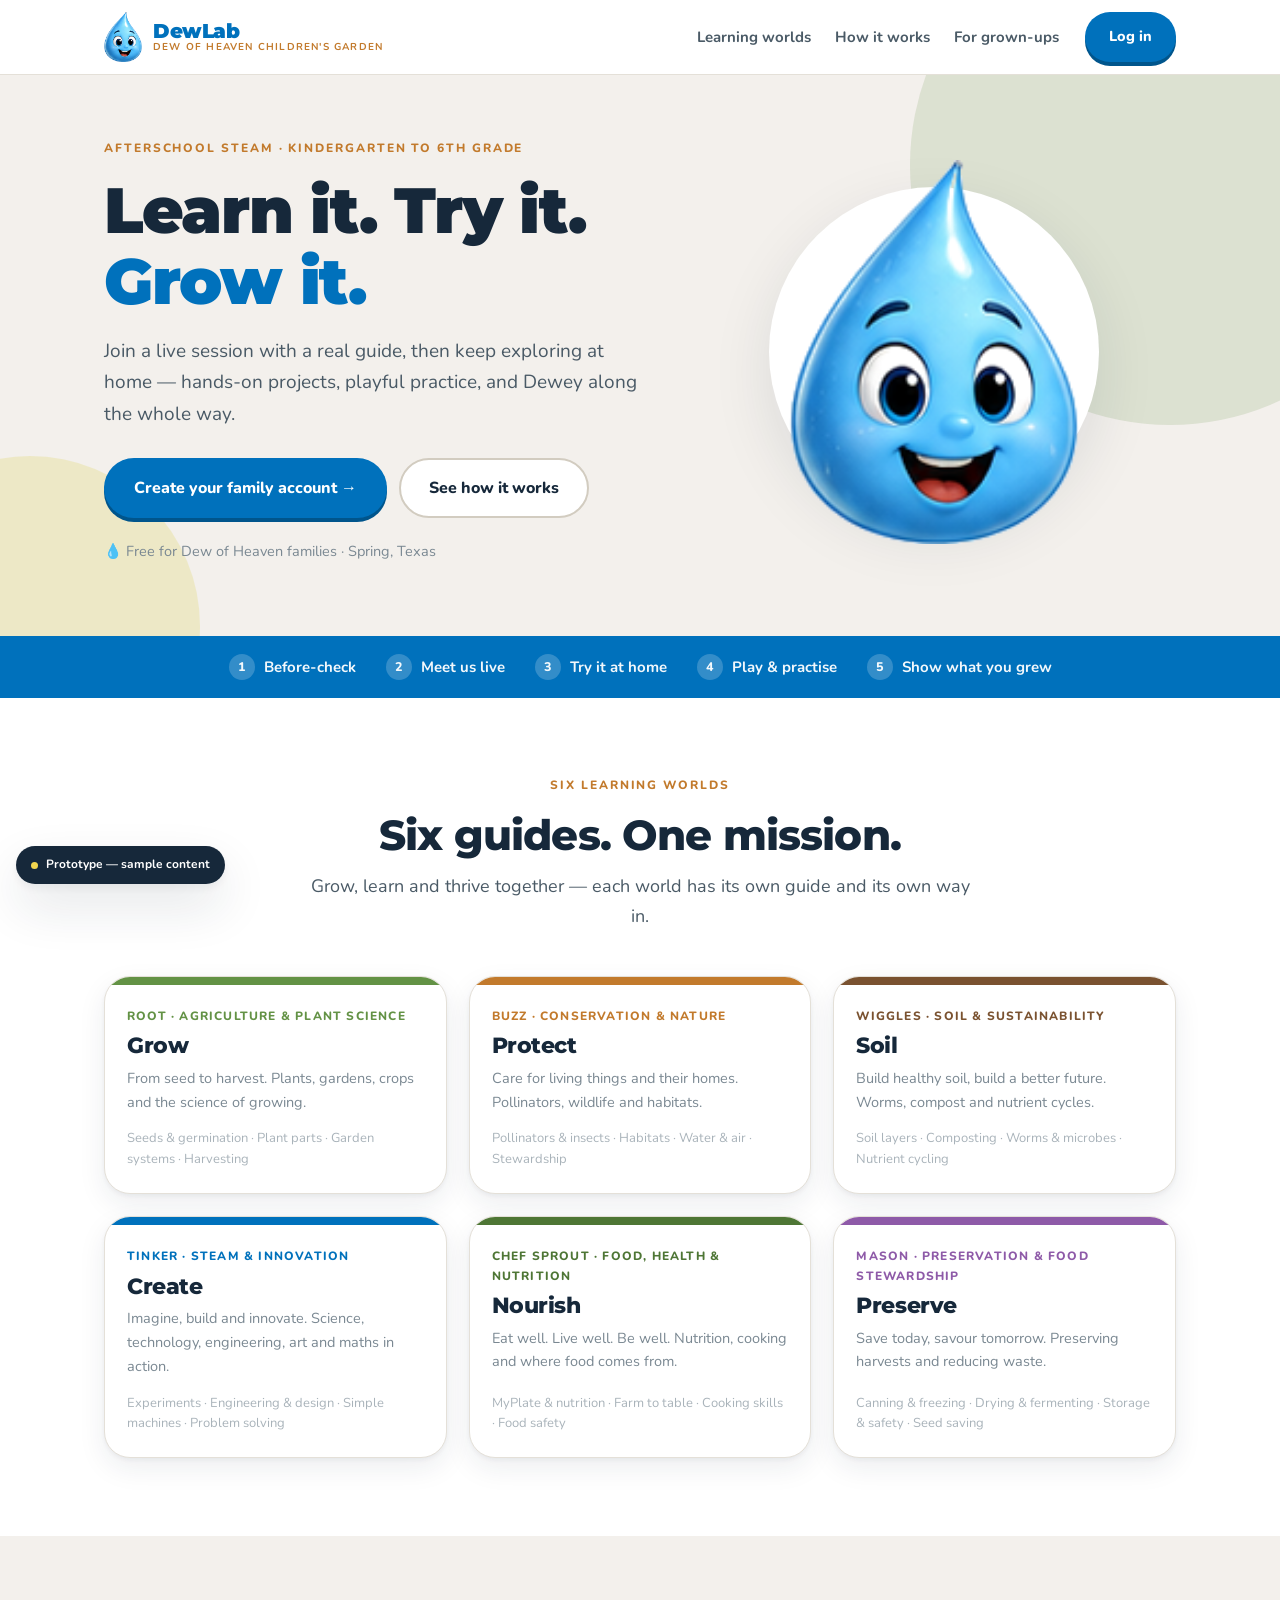
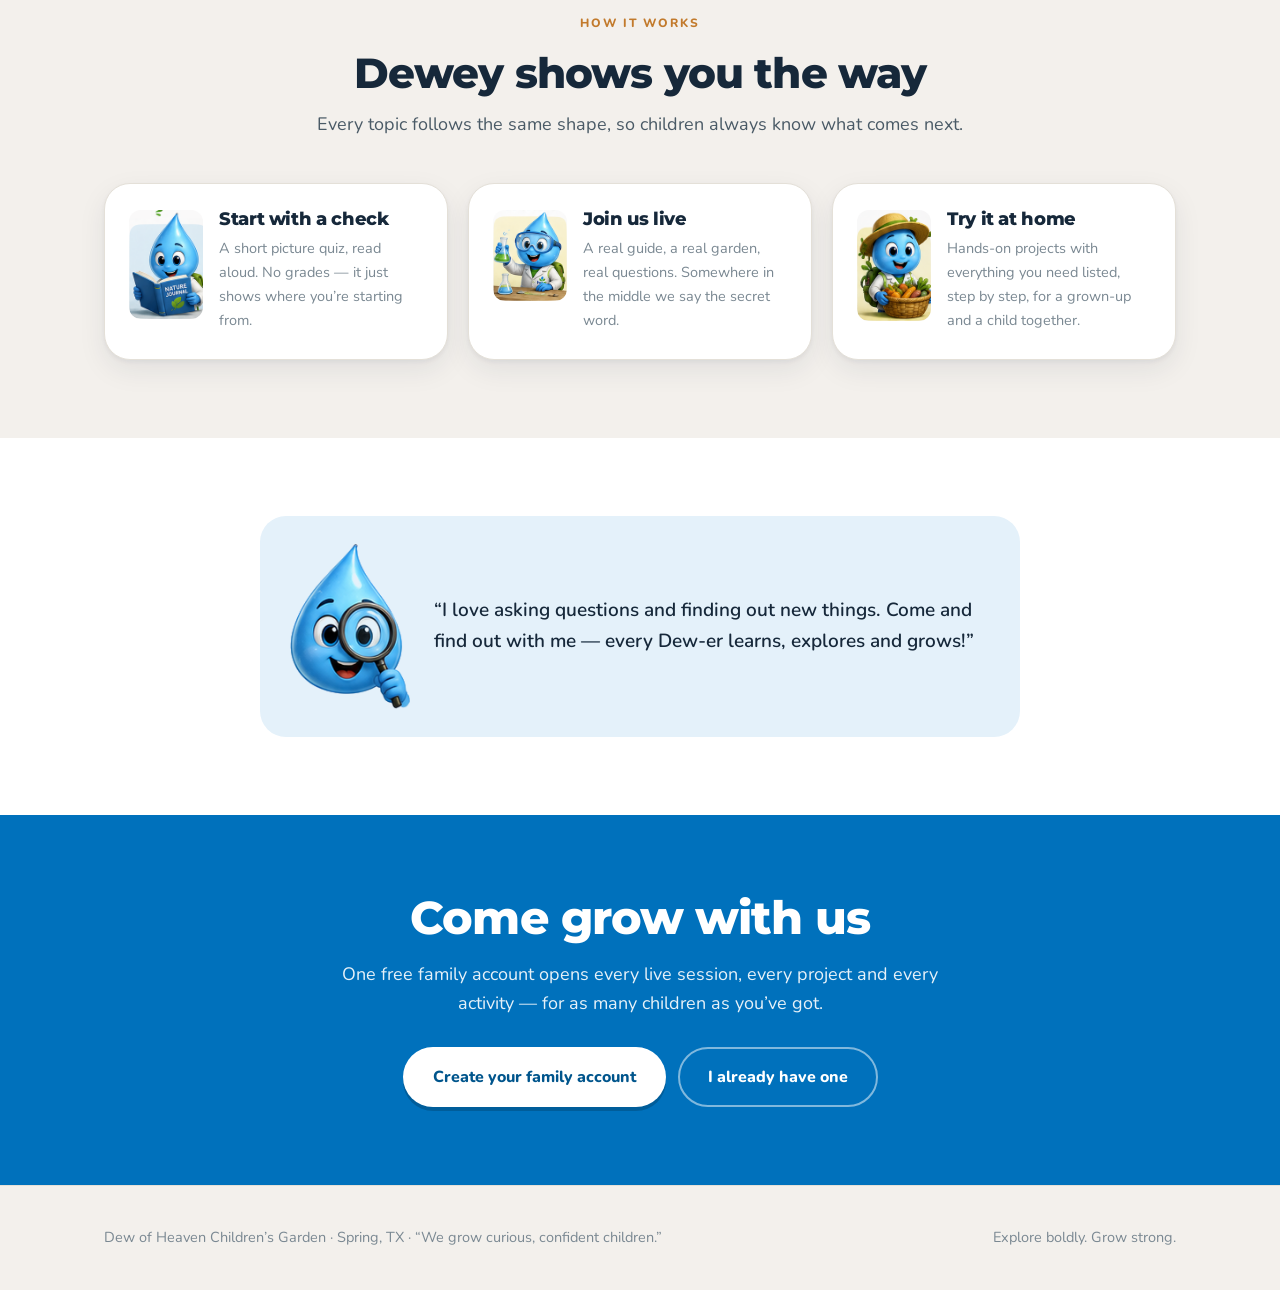
==== dewlab/index.html @ fd3907e6 "Add the DewLab home page First page of the rebrand, built on DHCG's own palette and Dewey's artwork " ====
<!doctype html>
<html lang="en">
<head>
<meta charset="utf-8">
<meta name="viewport" content="width=device-width,initial-scale=1">
<title>DewLab — Dew of Heaven Children's Garden</title>
<meta name="description" content="Afterschool STEAM learning for children. Live sessions with real guides, hands-on projects, and playful practice — with Dewey.">
<link rel="icon" type="image/png" href="img/dewey-happy.png">
<link rel="preconnect" href="https://fonts.googleapis.com">
<link rel="preconnect" href="https://fonts.gstatic.com" crossorigin>
<link href="https://fonts.googleapis.com/css2?family=Montserrat:wght@600;700;800;900&family=Nunito:wght@400;600;700;800&display=swap" rel="stylesheet">
<link rel="stylesheet" href="brand.css">
<style>
*{box-sizing:border-box}
html{scroll-behavior:smooth}
body{margin:0;background:var(--paper);color:var(--body);font-family:var(--sans);font-size:17px;line-height:1.65;-webkit-font-smoothing:antialiased;overflow-x:hidden}
h1,h2,h3,h4{font-family:var(--display);color:var(--ink);margin:0;line-height:1.1;letter-spacing:-.02em;font-weight:800}
p{margin:0}a{color:inherit}img{max-width:100%;display:block}
.wrap{max-width:1120px;margin:0 auto;padding:0 24px}
.btn{display:inline-flex;align-items:center;justify-content:center;gap:9px;font-family:var(--sans);font-size:16px;font-weight:800;padding:15px 28px;border-radius:999px;border:2px solid transparent;text-decoration:none;cursor:pointer;white-space:nowrap;transition:transform .16s ease,background .16s ease,border-color .16s ease}
.btn:hover{transform:translateY(-2px)}
.btn:focus-visible{outline:3px solid var(--tan);outline-offset:3px}
.btn-primary{background:var(--blue);color:#fff;box-shadow:0 4px 0 var(--blue-d)}
.btn-primary:hover{background:var(--blue-d)}
.btn-ghost{background:#fff;color:var(--ink);border-color:var(--line-d)}
.btn-ghost:hover{border-color:var(--blue);color:var(--blue-d)}

/* ---------- nav ---------- */
.nav{position:sticky;top:0;z-index:50;background:rgba(255,255,255,.94);backdrop-filter:blur(12px);border-bottom:1px solid var(--line)}
.nav-in{max-width:1120px;margin:0 auto;padding:12px 24px;display:flex;align-items:center;gap:26px}
.brand{display:flex;align-items:center;gap:11px;text-decoration:none;margin-right:auto}
.brand img{width:38px;height:auto}
.brand b{font-family:var(--display);font-weight:900;font-size:20px;color:var(--blue);letter-spacing:-.02em;line-height:1.05}
.brand b span{display:block;font-family:var(--sans);font-size:10px;font-weight:700;letter-spacing:.12em;text-transform:uppercase;color:var(--tan)}
.nav-links{display:flex;gap:24px}
.nav-links a{font-size:15px;font-weight:700;color:var(--body);text-decoration:none}
.nav-links a:hover{color:var(--blue)}
.nav .btn{padding:11px 22px;font-size:14.5px}
@media(max-width:880px){.nav-links{display:none}}

/* ---------- hero ---------- */
.hero{background:var(--beige);position:relative;overflow:hidden;padding:64px 0 72px}
.hero::before{content:'';position:absolute;width:520px;height:520px;border-radius:50%;background:var(--green);opacity:.16;right:-150px;top:-170px}
.hero::after{content:'';position:absolute;width:340px;height:340px;border-radius:50%;background:var(--yellow);opacity:.5;left:-140px;bottom:-160px}
.hero-grid{display:grid;grid-template-columns:1.06fr .94fr;gap:44px;align-items:center;position:relative;z-index:2}
.eyebrow{font-size:12px;font-weight:800;letter-spacing:.16em;text-transform:uppercase;color:var(--tan);margin-bottom:16px}
.hero h1{font-size:clamp(38px,5.4vw,64px);font-weight:900;margin-bottom:20px}
.hero h1 em{font-style:normal;color:var(--blue)}
.hero-sub{font-size:19px;max-width:31em;margin-bottom:28px}
.hero-cta{display:flex;gap:12px;flex-wrap:wrap;margin-bottom:22px}
.hero-note{font-size:14.5px;color:var(--muted);display:flex;align-items:center;gap:8px}
.hero-art{position:relative;display:grid;place-items:center}
.hero-art .ring{position:absolute;width:330px;height:330px;border-radius:50%;background:#fff;box-shadow:0 20px 60px rgba(22,40,58,.10)}
.hero-art img{position:relative;width:290px}
@media(max-width:920px){.hero-grid{grid-template-columns:1fr;gap:34px}.hero-art img{width:230px}.hero-art .ring{width:270px;height:270px}}

/* ---------- journey ---------- */
.strip{background:var(--blue);color:#fff;padding:18px 0}
.strip-in{display:flex;flex-wrap:wrap;justify-content:center;gap:10px 30px;align-items:center;font-size:15px;font-weight:700}
.strip-in span{display:flex;align-items:center;gap:9px;color:rgba(255,255,255,.95)}
.strip-in i{width:26px;height:26px;border-radius:50%;background:rgba(255,255,255,.2);display:grid;place-items:center;font-size:12.5px;font-style:normal;font-weight:800}

section{padding:78px 0}
.sec-head{max-width:660px;margin:0 auto 44px;text-align:center}
.sec-head h2{font-size:clamp(29px,3.7vw,42px);margin-bottom:14px}
.sec-head p{font-size:18px}

/* ---------- worlds ---------- */
.worlds{display:grid;grid-template-columns:repeat(3,1fr);gap:22px}
@media(max-width:900px){.worlds{grid-template-columns:repeat(2,1fr)}}
@media(max-width:600px){.worlds{grid-template-columns:1fr}}
.world{border-radius:var(--rl);overflow:hidden;background:#fff;border:1px solid var(--line);box-shadow:var(--shadow);text-decoration:none;display:flex;flex-direction:column;transition:transform .18s ease,box-shadow .18s ease}
.world:hover{transform:translateY(-5px);box-shadow:var(--shadow-lg)}
.world-top{height:8px}
.world-body{padding:22px 22px 24px;flex:1;display:flex;flex-direction:column}
.world-body .who{font-size:12px;font-weight:800;letter-spacing:.1em;text-transform:uppercase;margin-bottom:8px}
.world-body h3{font-size:22px;margin-bottom:8px}
.world-body p{font-size:14.5px;color:var(--muted);flex:1;margin-bottom:14px}
.world-body .topics{font-size:13px;color:var(--faint);line-height:1.55}

/* ---------- how ---------- */
.how{background:var(--beige)}
.steps{display:grid;grid-template-columns:repeat(3,1fr);gap:20px}
@media(max-width:900px){.steps{grid-template-columns:1fr}}
.step{background:#fff;border:1px solid var(--line);border-radius:var(--rl);padding:26px 24px;box-shadow:var(--shadow);display:flex;gap:16px;align-items:flex-start}
.step img{width:74px;flex:none;border-radius:12px}
.step h4{font-size:18px;margin-bottom:7px}
.step p{font-size:14.5px;color:var(--muted)}

/* ---------- dewey says ---------- */
.says{background:#fff}
.saysbox{max-width:760px;margin:0 auto;display:flex;gap:24px;align-items:center;background:var(--blue-l);border-radius:var(--rl);padding:28px 30px;flex-wrap:wrap}
.saysbox img{width:120px;flex:none}
.saysbox p{font-size:19px;color:var(--ink);font-weight:600;flex:1;min-width:240px}

/* ---------- cta ---------- */
.cta{background:var(--blue);color:rgba(255,255,255,.9);text-align:center;position:relative;overflow:hidden}
.cta h2{color:#fff;font-size:clamp(30px,4.2vw,46px);margin-bottom:16px}
.cta p{font-size:18px;max-width:34em;margin:0 auto 28px}
.cta .btn-primary{background:#fff;color:var(--blue-d);box-shadow:0 4px 0 rgba(0,0,0,.18)}
.cta .btn-ghost{background:transparent;color:#fff;border-color:rgba(255,255,255,.5)}
.cta .btn-ghost:hover{background:rgba(255,255,255,.12);border-color:#fff;color:#fff}

footer{background:var(--beige);border-top:1px solid var(--line);padding:40px 0;font-size:14.5px;color:var(--muted)}
.foot-in{display:flex;flex-wrap:wrap;gap:16px;justify-content:space-between;align-items:center}
.proto{position:fixed;left:16px;bottom:16px;z-index:99;background:var(--ink);color:#fff;font-size:12px;font-weight:700;padding:9px 15px;border-radius:99px;box-shadow:var(--shadow-lg);display:flex;align-items:center;gap:8px}
.proto i{width:7px;height:7px;border-radius:50%;background:var(--yellow-warm);display:block}
</style>
</head>
<body>

<nav class="nav">
  <div class="nav-in">
    <a class="brand" href="#top">
      <img src="img/dewey-happy.png" alt="">
      <b>DewLab<span>Dew of Heaven Children's Garden</span></b>
    </a>
    <div class="nav-links">
      <a href="#worlds">Learning worlds</a>
      <a href="#how">How it works</a>
      <a href="#grownups">For grown-ups</a>
    </div>
    <a class="btn btn-primary" href="login.html">Log in</a>
  </div>
</nav>

<header class="hero" id="top">
  <div class="wrap hero-grid">
    <div>
      <div class="eyebrow">Afterschool STEAM &middot; Kindergarten to 6th grade</div>
      <h1>Learn it. Try it. <em>Grow it.</em></h1>
      <p class="hero-sub">
        Join a live session with a real guide, then keep exploring at home &mdash; hands-on
        projects, playful practice, and Dewey along the whole way.
      </p>
      <div class="hero-cta">
        <a class="btn btn-primary" href="login.html?mode=signup">Create your family account &rarr;</a>
        <a class="btn btn-ghost" href="#how">See how it works</a>
      </div>
      <p class="hero-note">&#128167; Free for Dew of Heaven families &middot; Spring, Texas</p>
    </div>
    <div class="hero-art">
      <span class="ring"></span>
      <img src="img/dewey-happy.png" alt="Dewey the Dew Drop">
    </div>
  </div>
</header>

<div class="strip">
  <div class="wrap strip-in">
    <span><i>1</i> Before-check</span>
    <span><i>2</i> Meet us live</span>
    <span><i>3</i> Try it at home</span>
    <span><i>4</i> Play &amp; practise</span>
    <span><i>5</i> Show what you grew</span>
  </div>
</div>

<section id="worlds">
  <div class="wrap">
    <div class="sec-head">
      <div class="eyebrow">Six learning worlds</div>
      <h2>Six guides. One mission.</h2>
      <p>Grow, learn and thrive together &mdash; each world has its own guide and its own way in.</p>
    </div>
    <div class="worlds" id="worldGrid"></div>
  </div>
</section>

<section class="how" id="how">
  <div class="wrap">
    <div class="sec-head">
      <div class="eyebrow">How it works</div>
      <h2>Dewey shows you the way</h2>
      <p>Every topic follows the same shape, so children always know what comes next.</p>
    </div>
    <div class="steps">
      <div class="step">
        <img src="img/dewey-learns.png" alt="">
        <div><h4>Start with a check</h4><p>A short picture quiz, read aloud. No grades &mdash; it just shows where you&rsquo;re starting from.</p></div>
      </div>
      <div class="step">
        <img src="img/dewey-experiments.png" alt="">
        <div><h4>Join us live</h4><p>A real guide, a real garden, real questions. Somewhere in the middle we say the secret word.</p></div>
      </div>
      <div class="step">
        <img src="img/dewey-grows.png" alt="">
        <div><h4>Try it at home</h4><p>Hands-on projects with everything you need listed, step by step, for a grown-up and a child together.</p></div>
      </div>
    </div>
  </div>
</section>

<section class="says">
  <div class="wrap">
    <div class="saysbox">
      <img src="img/dewey-curious.png" alt="Dewey">
      <p>&ldquo;I love asking questions and finding out new things. Come and find out with me &mdash; every Dew-er learns, explores and grows!&rdquo;</p>
    </div>
  </div>
</section>

<section class="cta" id="grownups">
  <div class="wrap">
    <h2>Come grow with us</h2>
    <p>One free family account opens every live session, every project and every activity &mdash; for as many children as you&rsquo;ve got.</p>
    <div style="display:flex;gap:12px;justify-content:center;flex-wrap:wrap">
      <a class="btn btn-primary" href="login.html?mode=signup">Create your family account</a>
      <a class="btn btn-ghost" href="login.html">I already have one</a>
    </div>
  </div>
</section>

<footer>
  <div class="wrap foot-in">
    <span>Dew of Heaven Children&rsquo;s Garden &middot; Spring, TX &middot; &ldquo;We grow curious, confident children.&rdquo;</span>
    <span>Explore boldly. Grow strong.</span>
  </div>
</footer>

<div class="proto"><i></i> Prototype &mdash; sample content</div>

<script src="worlds.js"></script>
<script>
document.getElementById('worldGrid').innerHTML = WORLDS.map(function(w){
  return '<a class="world" href="login.html">'+
    '<div class="world-top" style="background:'+w.color+'"></div>'+
    '<div class="world-body">'+
      '<div class="who" style="color:'+w.color+'">'+w.guide+' &middot; '+w.subject+'</div>'+
      '<h3>'+w.name+'</h3>'+
      '<p>'+w.blurb+'</p>'+
      '<div class="topics">'+w.topics.join(' &middot; ')+'</div>'+
    '</div></a>';
}).join('');
</script>
</body>
</html>
---- dewlab/brand.css ----
/* ------------------------------------------------------------------
   DewLab — Dew of Heaven Children's Garden
   ------------------------------------------------------------------
   Palette straight from the DHCG brand document.

   NOTE: the brand sheet lists the red as #e3612p, which is not a
   valid hex value. #E3612B is used here and matches the reds sampled
   from the flyer artwork — confirm with DHCG before launch.

   FONTS: the brand uses JA Jayagiri Sans Rough, Canva Sans, Genty
   Sans and Hero, none of which can be served on the web. Montserrat
   and Finger Paint are on the brand sheet AND on Google Fonts, so
   they carry the identity; Nunito stands in for Canva Sans as the
   closest available body face.
------------------------------------------------------------------- */
:root{
  /* ---- DHCG brand ---- */
  --blue:#0071BC;          /* headings, bird and flower element      */
  --tan:#C27A2C;           /* subheadings                            */
  --green:#639245;         /* highlight at 16%, leaf element         */
  --yellow:#E7E1A2;        /* highlight, flower accents              */
  --beige:#F3F0EC;         /* background                             */
  --red:#E3612B;           /* accent, emphasis, flower element       */

  /* ---- derived, for interface use ---- */
  --blue-d:#00558C;
  --blue-l:#E4F1FA;
  --green-d:#4A6E33;
  --green-l:#EAF1E5;
  --tan-d:#96601F;
  --yellow-warm:#F2D64F;   /* readable accent; brand yellow is pale  */
  --red-d:#B8481B;
  --red-l:#FBE7DE;

  --ink:#16283A;
  --body:#4A5A66;
  --muted:#7A8892;
  --faint:#A9B3BA;
  --paper:#FFFFFF;
  --line:#E4E0D8;
  --line-d:#D2CCC0;

  --display:'Montserrat',system-ui,sans-serif;
  --sans:'Nunito',-apple-system,BlinkMacSystemFont,'Segoe UI',sans-serif;
  --fun:'Finger Paint',var(--display);

  --r:16px; --rl:26px;
  --shadow:0 2px 4px rgba(22,40,58,.05), 0 10px 28px rgba(22,40,58,.08);
  --shadow-lg:0 4px 8px rgba(22,40,58,.06), 0 22px 50px rgba(22,40,58,.12);
}
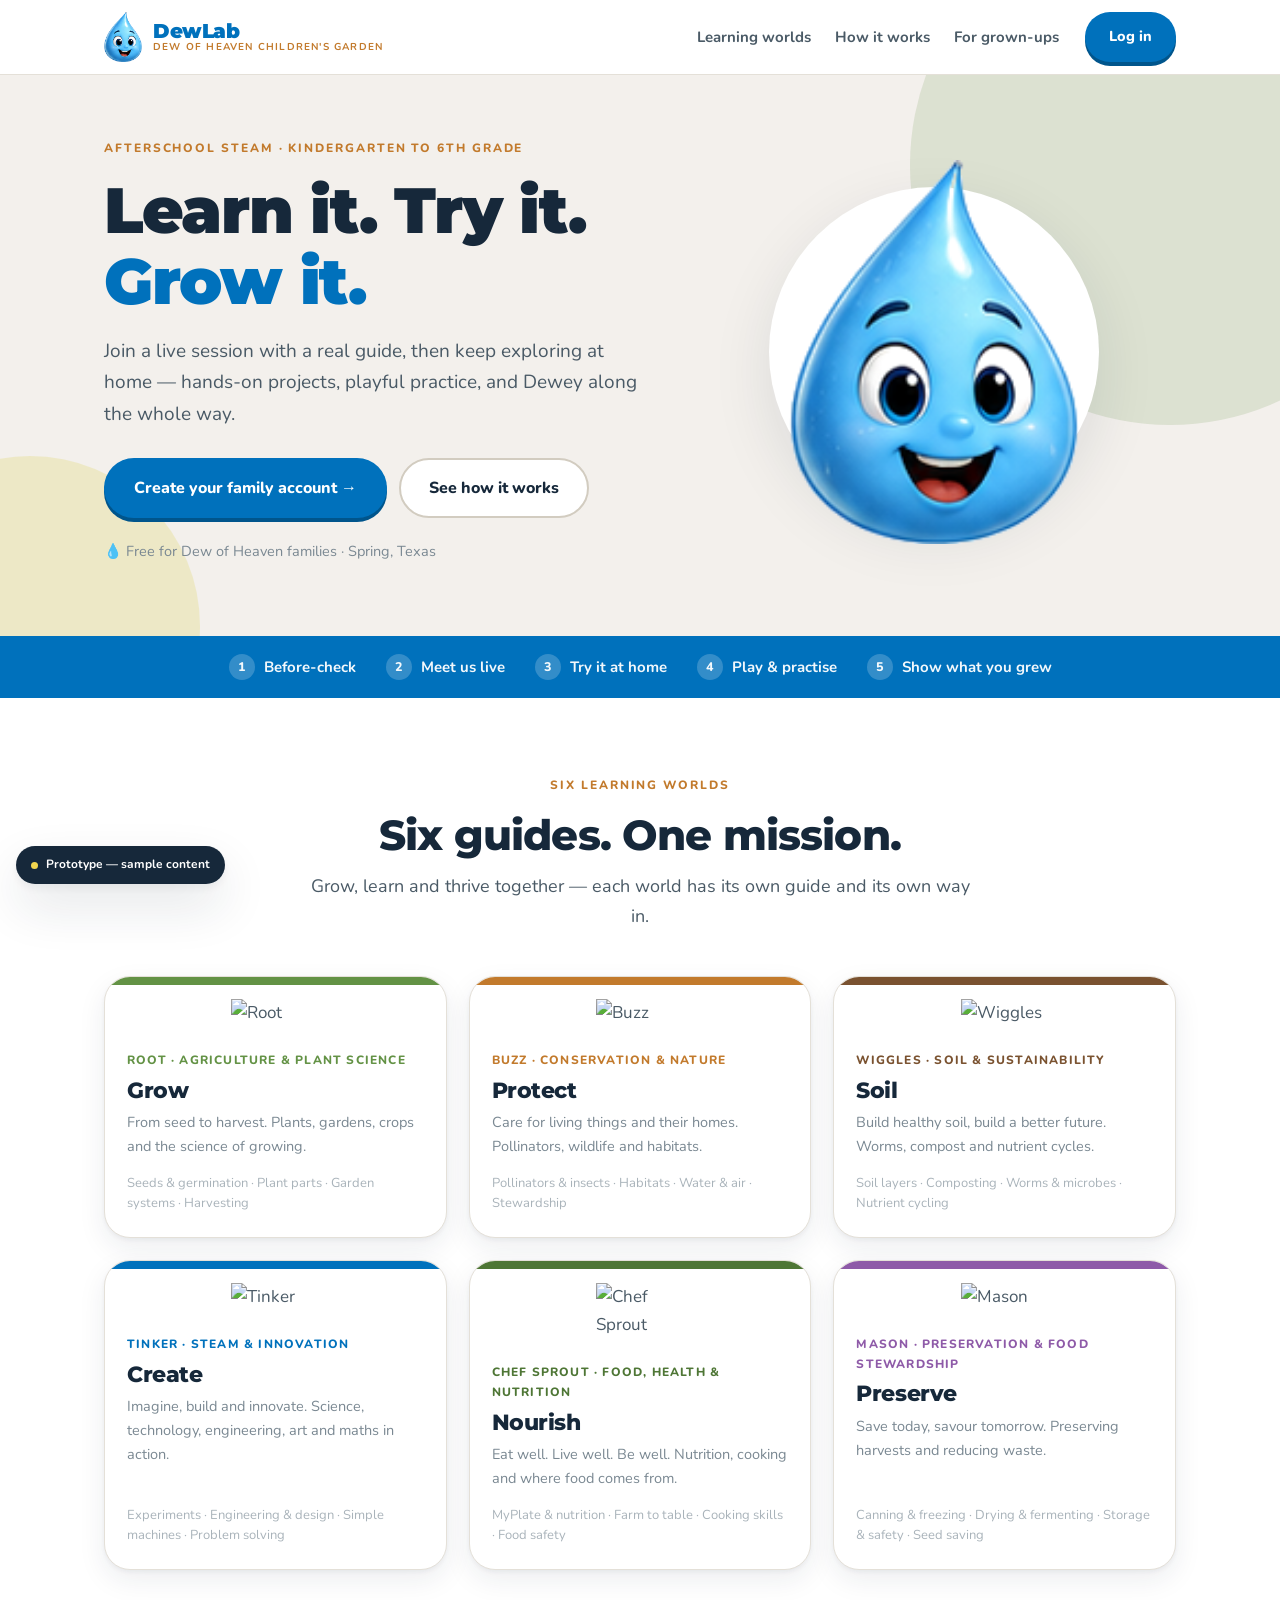
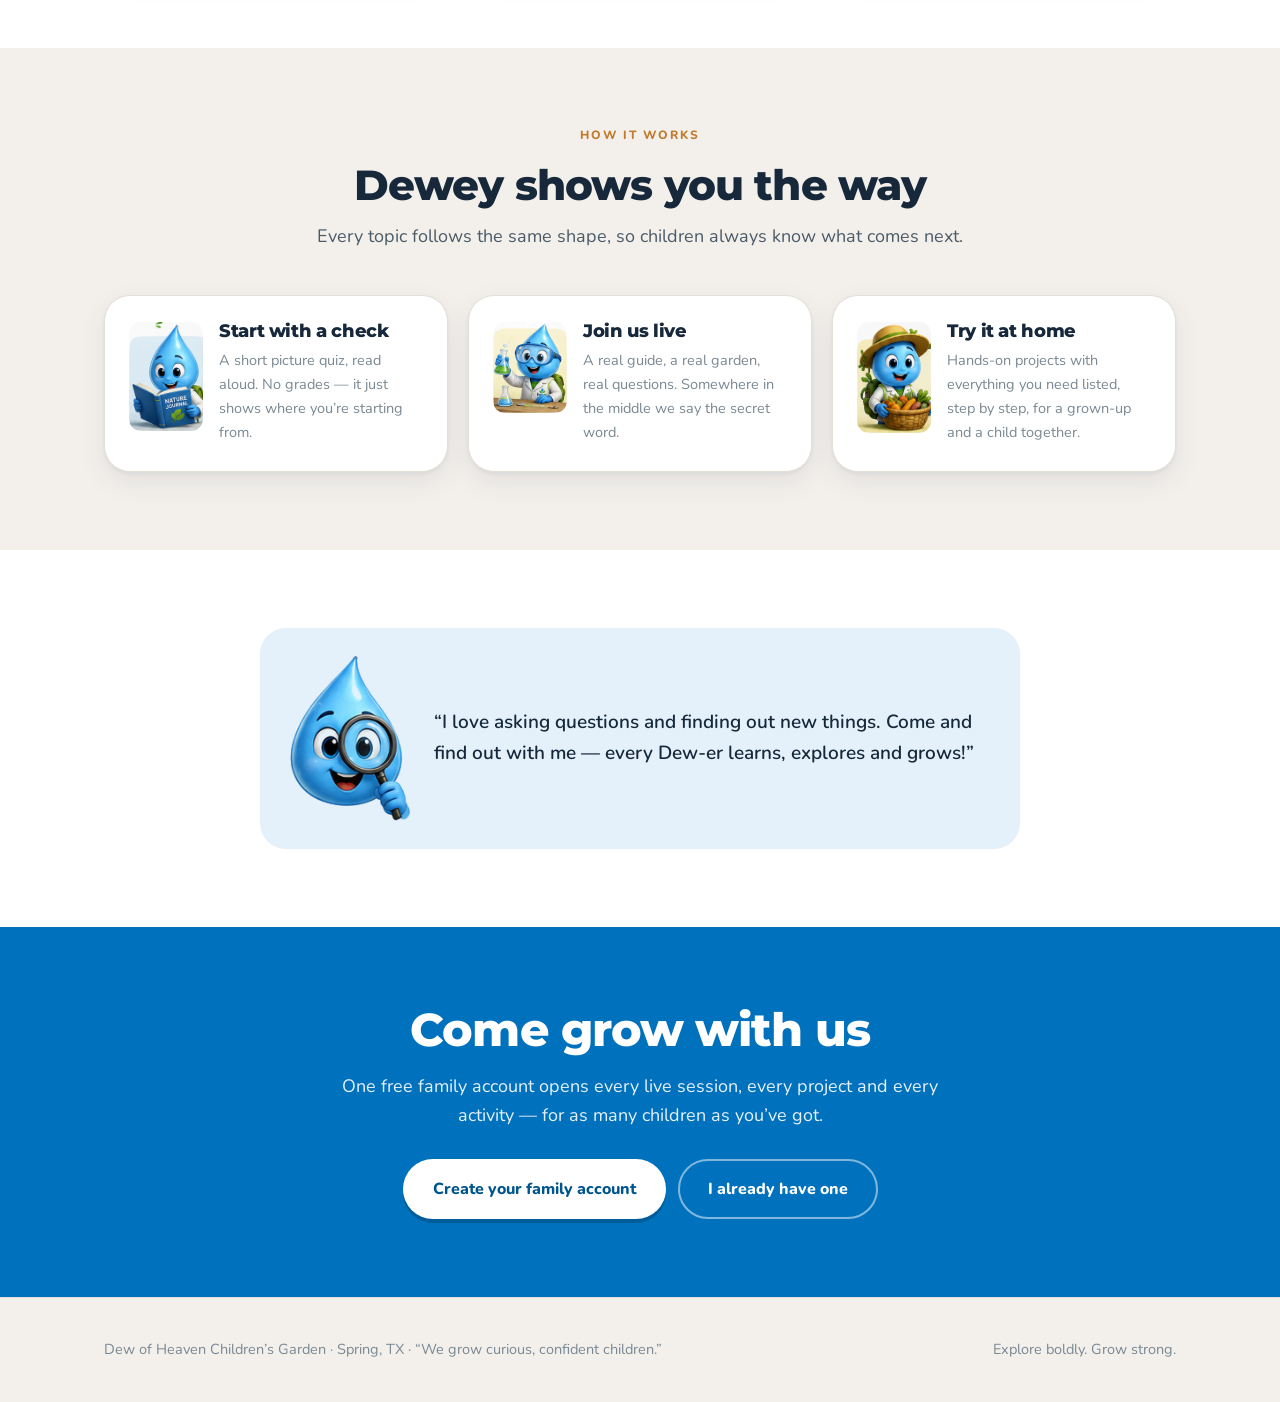
==== commit d9165ef2: "Give every world its own guide Each world card showed Dewey, but DHCG's chart gives every world its " ====
--- a/dewlab/index.html
+++ b/dewlab/index.html
@@ -72,6 +72,8 @@
 .world{border-radius:var(--rl);overflow:hidden;background:#fff;border:1px solid var(--line);box-shadow:var(--shadow);text-decoration:none;display:flex;flex-direction:column;transition:transform .18s ease,box-shadow .18s ease}
 .world:hover{transform:translateY(-5px);box-shadow:var(--shadow-lg)}
 .world-top{height:8px}
+.world-face{display:grid;place-items:center;padding:14px 0 2px}
+.world-face img{width:88px;height:auto}
 .world-body{padding:22px 22px 24px;flex:1;display:flex;flex-direction:column}
 .world-body .who{font-size:12px;font-weight:800;letter-spacing:.1em;text-transform:uppercase;margin-bottom:8px}
 .world-body h3{font-size:22px;margin-bottom:8px}
@@ -225,6 +227,7 @@
 document.getElementById('worldGrid').innerHTML = WORLDS.map(function(w){
   return '<a class="world" href="login.html">'+
     '<div class="world-top" style="background:'+w.color+'"></div>'+
+    '<div class="world-face"><img src="../'+w.img+'" alt="'+w.guide+'"></div>'+
     '<div class="world-body">'+
       '<div class="who" style="color:'+w.color+'">'+w.guide+' &middot; '+w.subject+'</div>'+
       '<h3>'+w.name+'</h3>'+
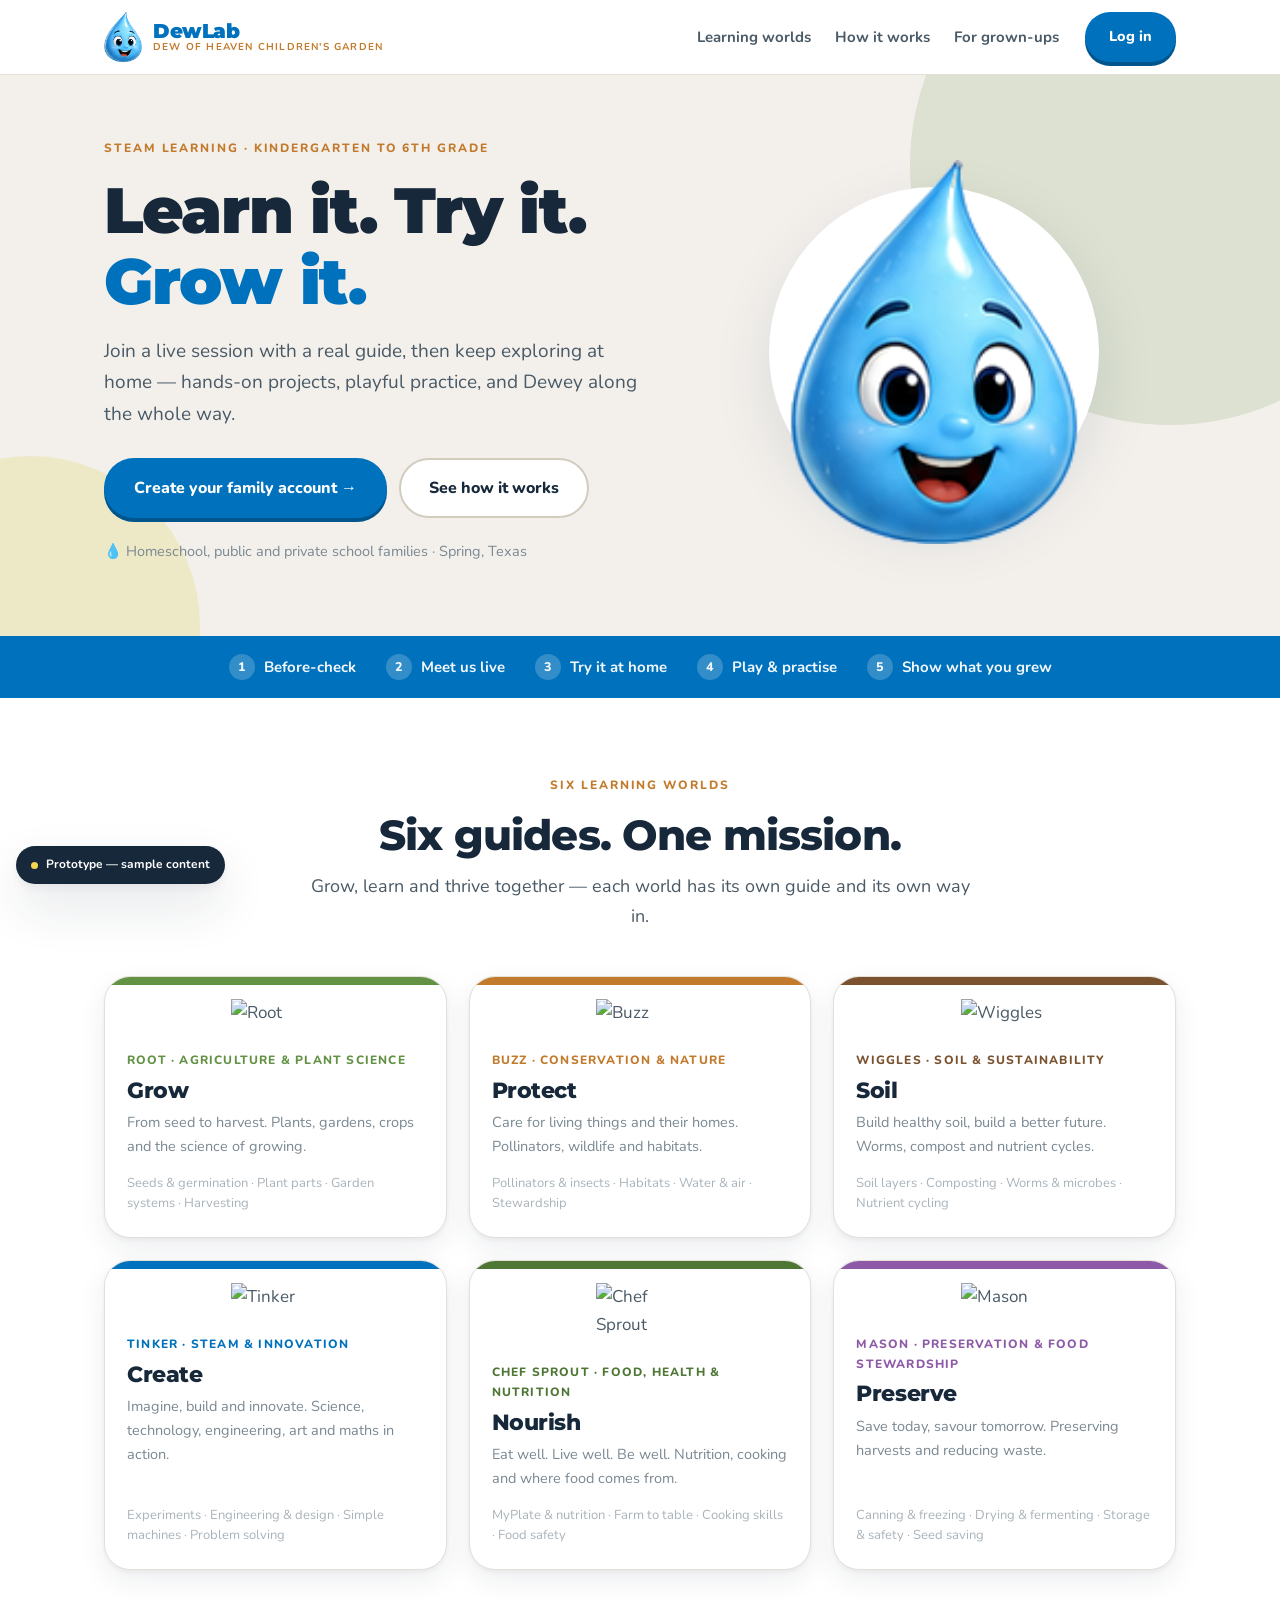
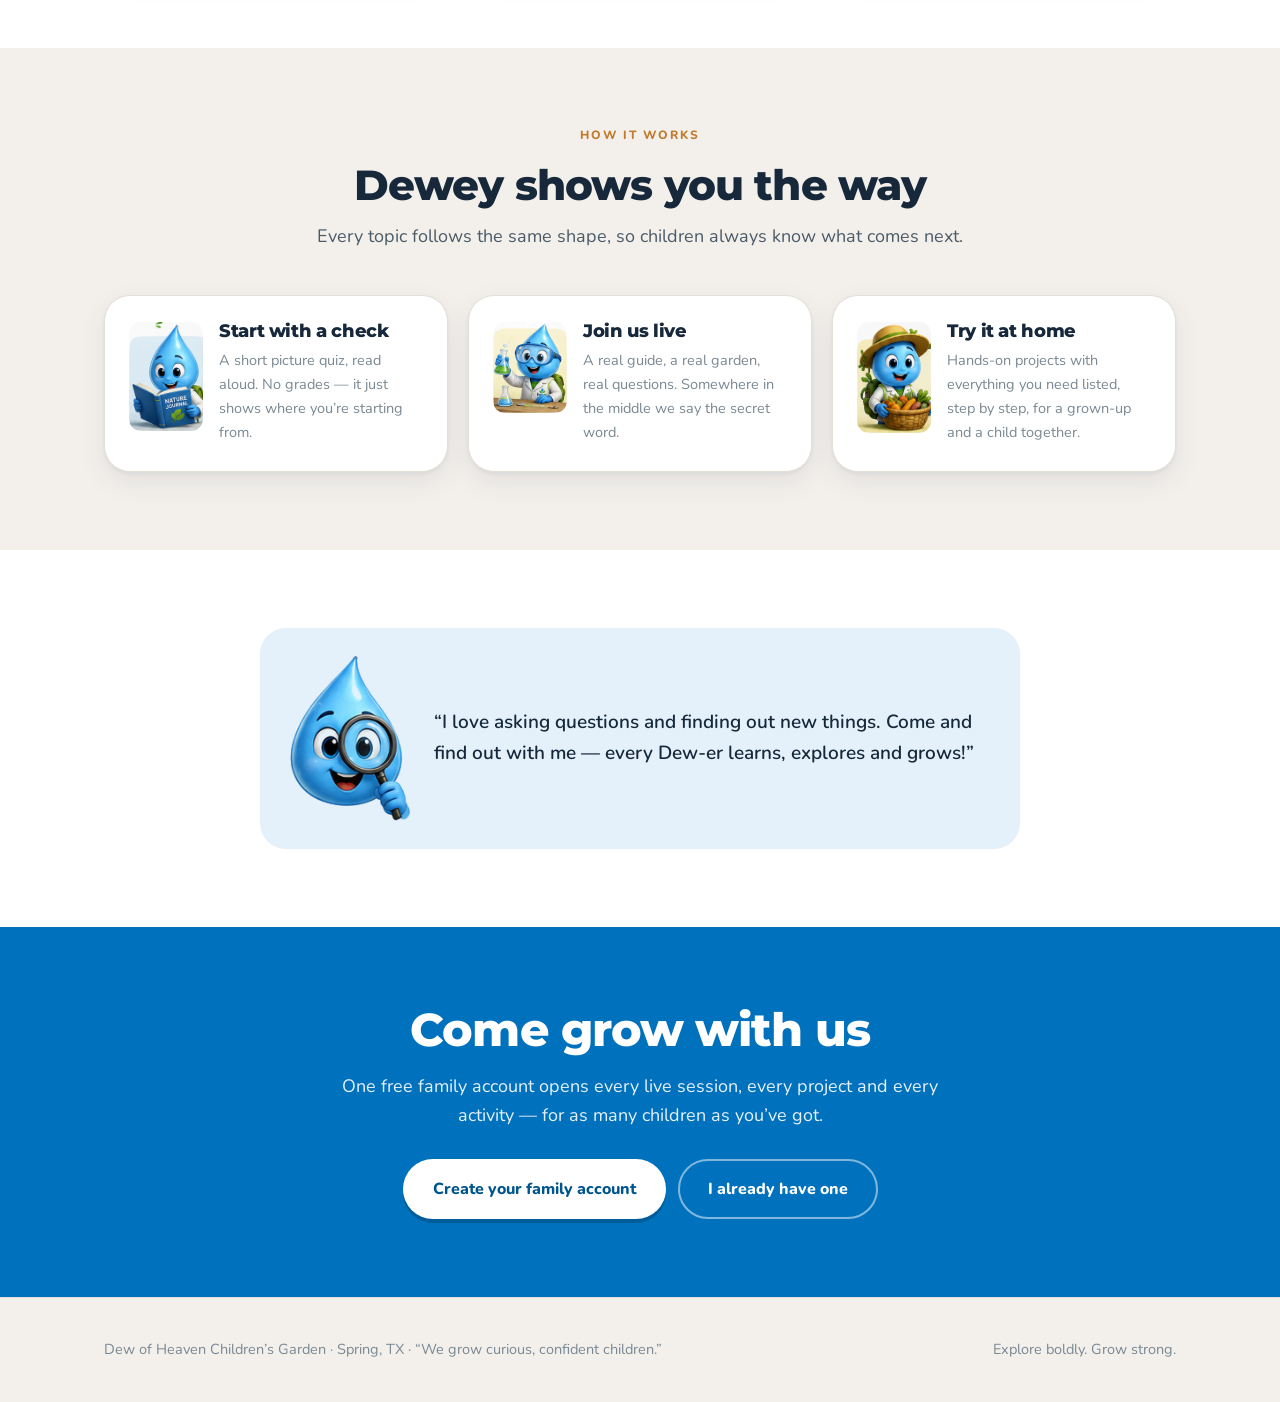
==== commit 8ebc671e: "Let staff actually see the lessons they wrote Erin logged in and saw six locked worlds. Every lesson" ====
--- a/dewlab/index.html
+++ b/dewlab/index.html
@@ -4,7 +4,7 @@
 <meta charset="utf-8">
 <meta name="viewport" content="width=device-width,initial-scale=1">
 <title>DewLab — Dew of Heaven Children's Garden</title>
-<meta name="description" content="Afterschool STEAM learning for children. Live sessions with real guides, hands-on projects, and playful practice — with Dewey.">
+<meta name="description" content="STEAM learning for children in kindergarten through 6th grade — at home, after school, or wherever your family learns. Live sessions with real guides, hands-on projects, and playful practice, with Dewey.">
 <link rel="icon" type="image/png" href="img/dewey-happy.png">
 <link rel="preconnect" href="https://fonts.googleapis.com">
 <link rel="preconnect" href="https://fonts.gstatic.com" crossorigin>
@@ -129,7 +129,7 @@
 <header class="hero" id="top">
   <div class="wrap hero-grid">
     <div>
-      <div class="eyebrow">Afterschool STEAM &middot; Kindergarten to 6th grade</div>
+      <div class="eyebrow">STEAM learning &middot; Kindergarten to 6th grade</div>
       <h1>Learn it. Try it. <em>Grow it.</em></h1>
       <p class="hero-sub">
         Join a live session with a real guide, then keep exploring at home &mdash; hands-on
@@ -139,7 +139,7 @@
         <a class="btn btn-primary" href="login.html?mode=signup">Create your family account &rarr;</a>
         <a class="btn btn-ghost" href="#how">See how it works</a>
       </div>
-      <p class="hero-note">&#128167; Free for Dew of Heaven families &middot; Spring, Texas</p>
+      <p class="hero-note">&#128167; Homeschool, public and private school families &middot; Spring, Texas</p>
     </div>
     <div class="hero-art">
       <span class="ring"></span>
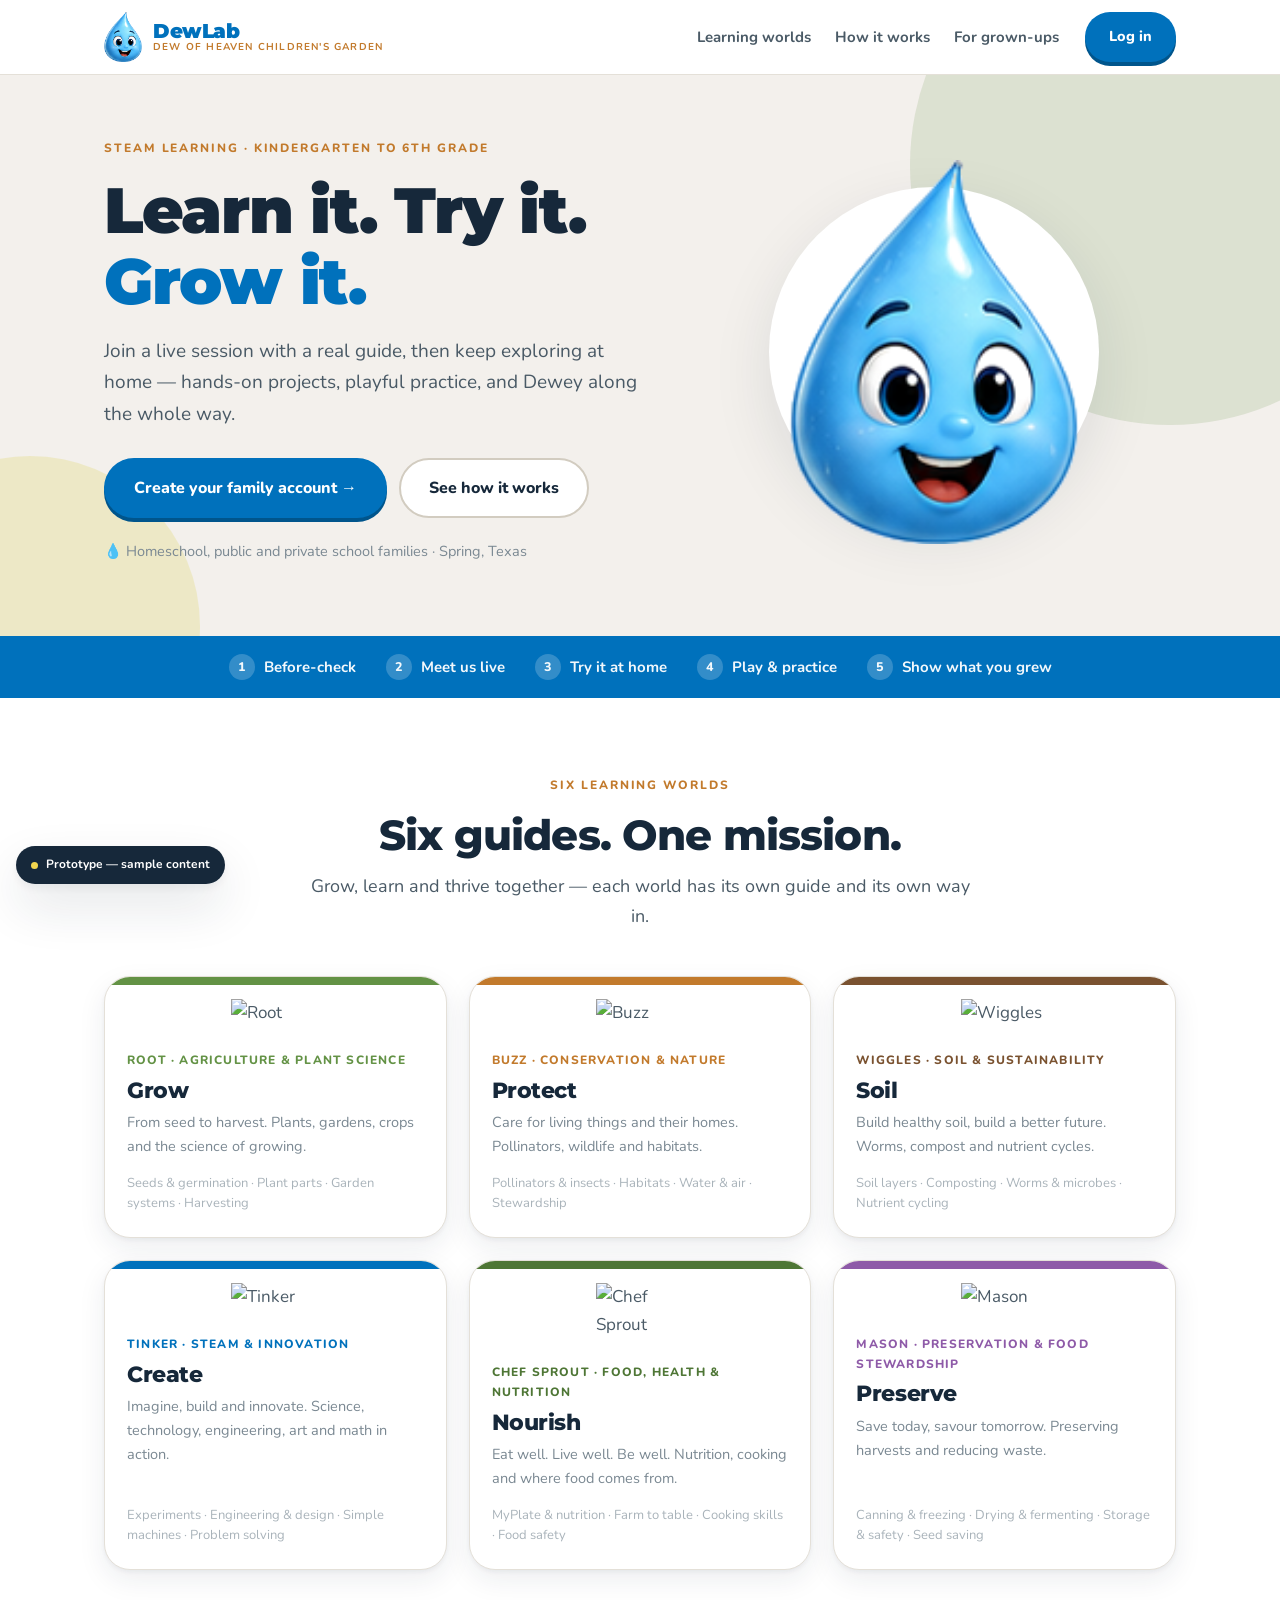
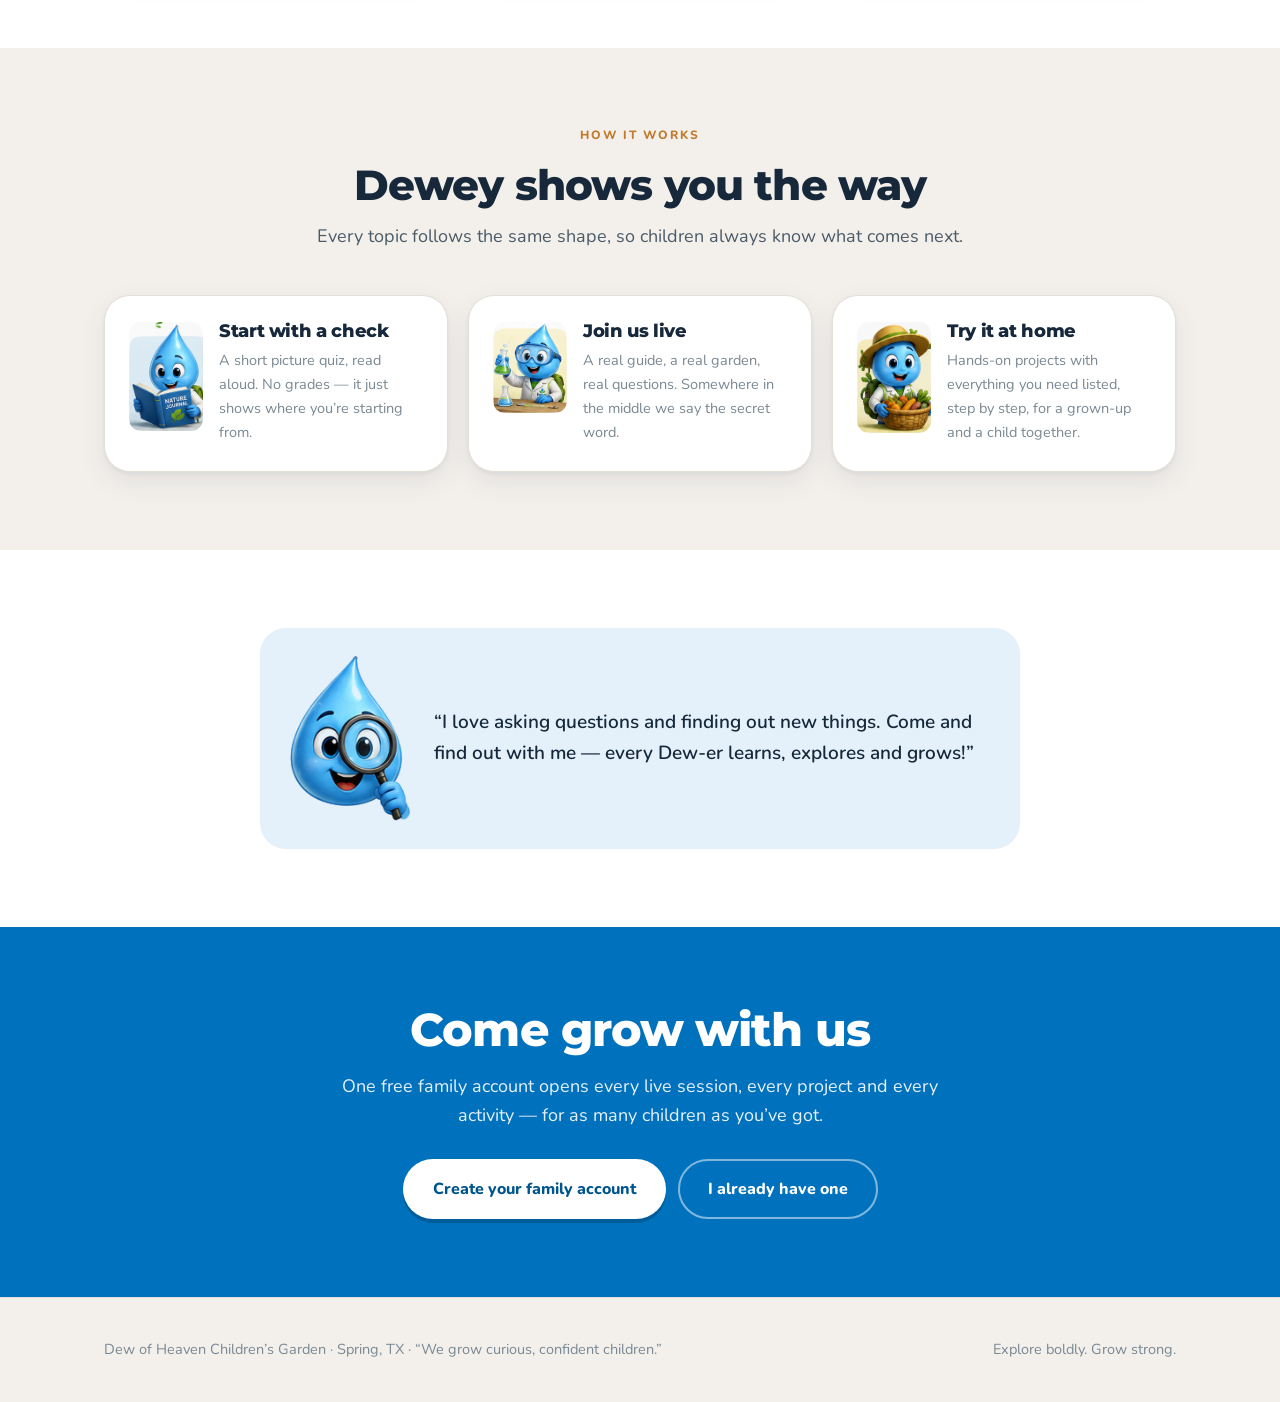
==== commit 5d39b63e: "American English throughout: spelling and vocabulary a Texas child actually uses" ====
--- a/dewlab/index.html
+++ b/dewlab/index.html
@@ -153,7 +153,7 @@
     <span><i>1</i> Before-check</span>
     <span><i>2</i> Meet us live</span>
     <span><i>3</i> Try it at home</span>
-    <span><i>4</i> Play &amp; practise</span>
+    <span><i>4</i> Play &amp; practice</span>
     <span><i>5</i> Show what you grew</span>
   </div>
 </div>
